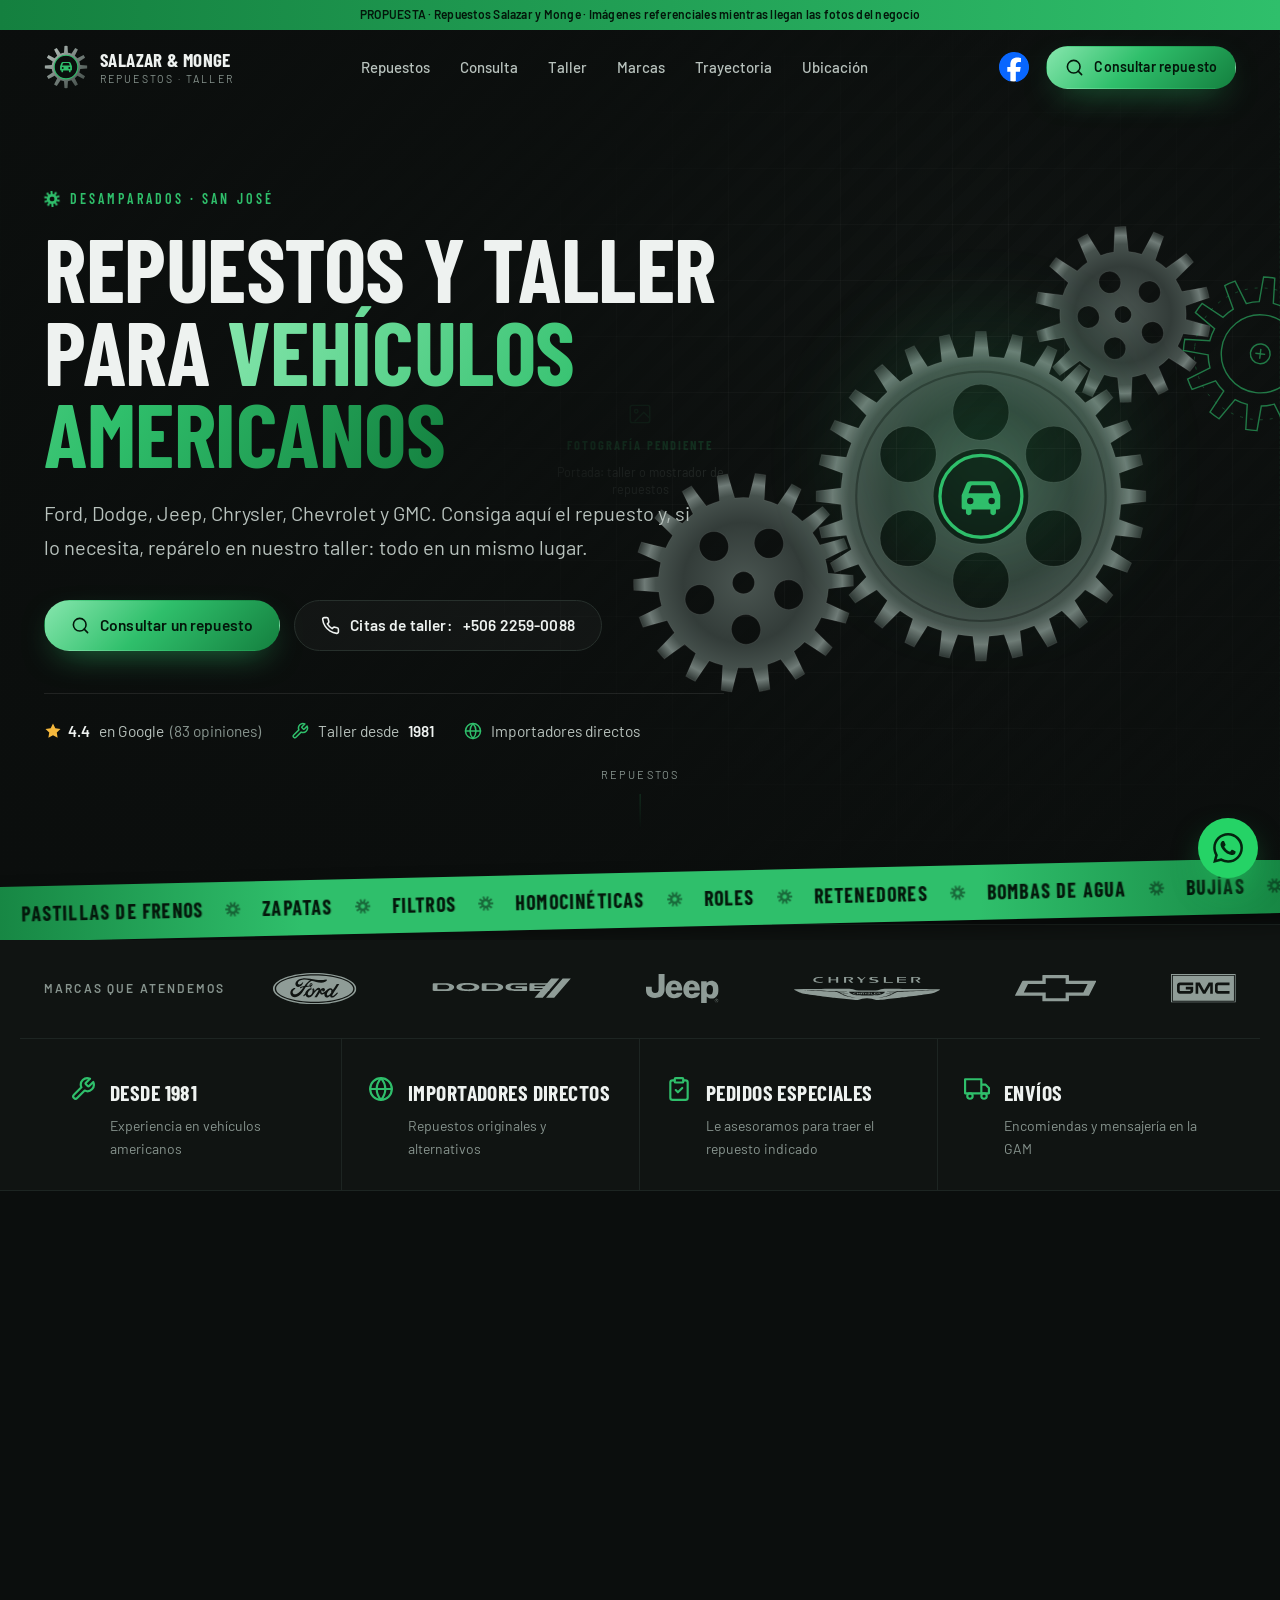
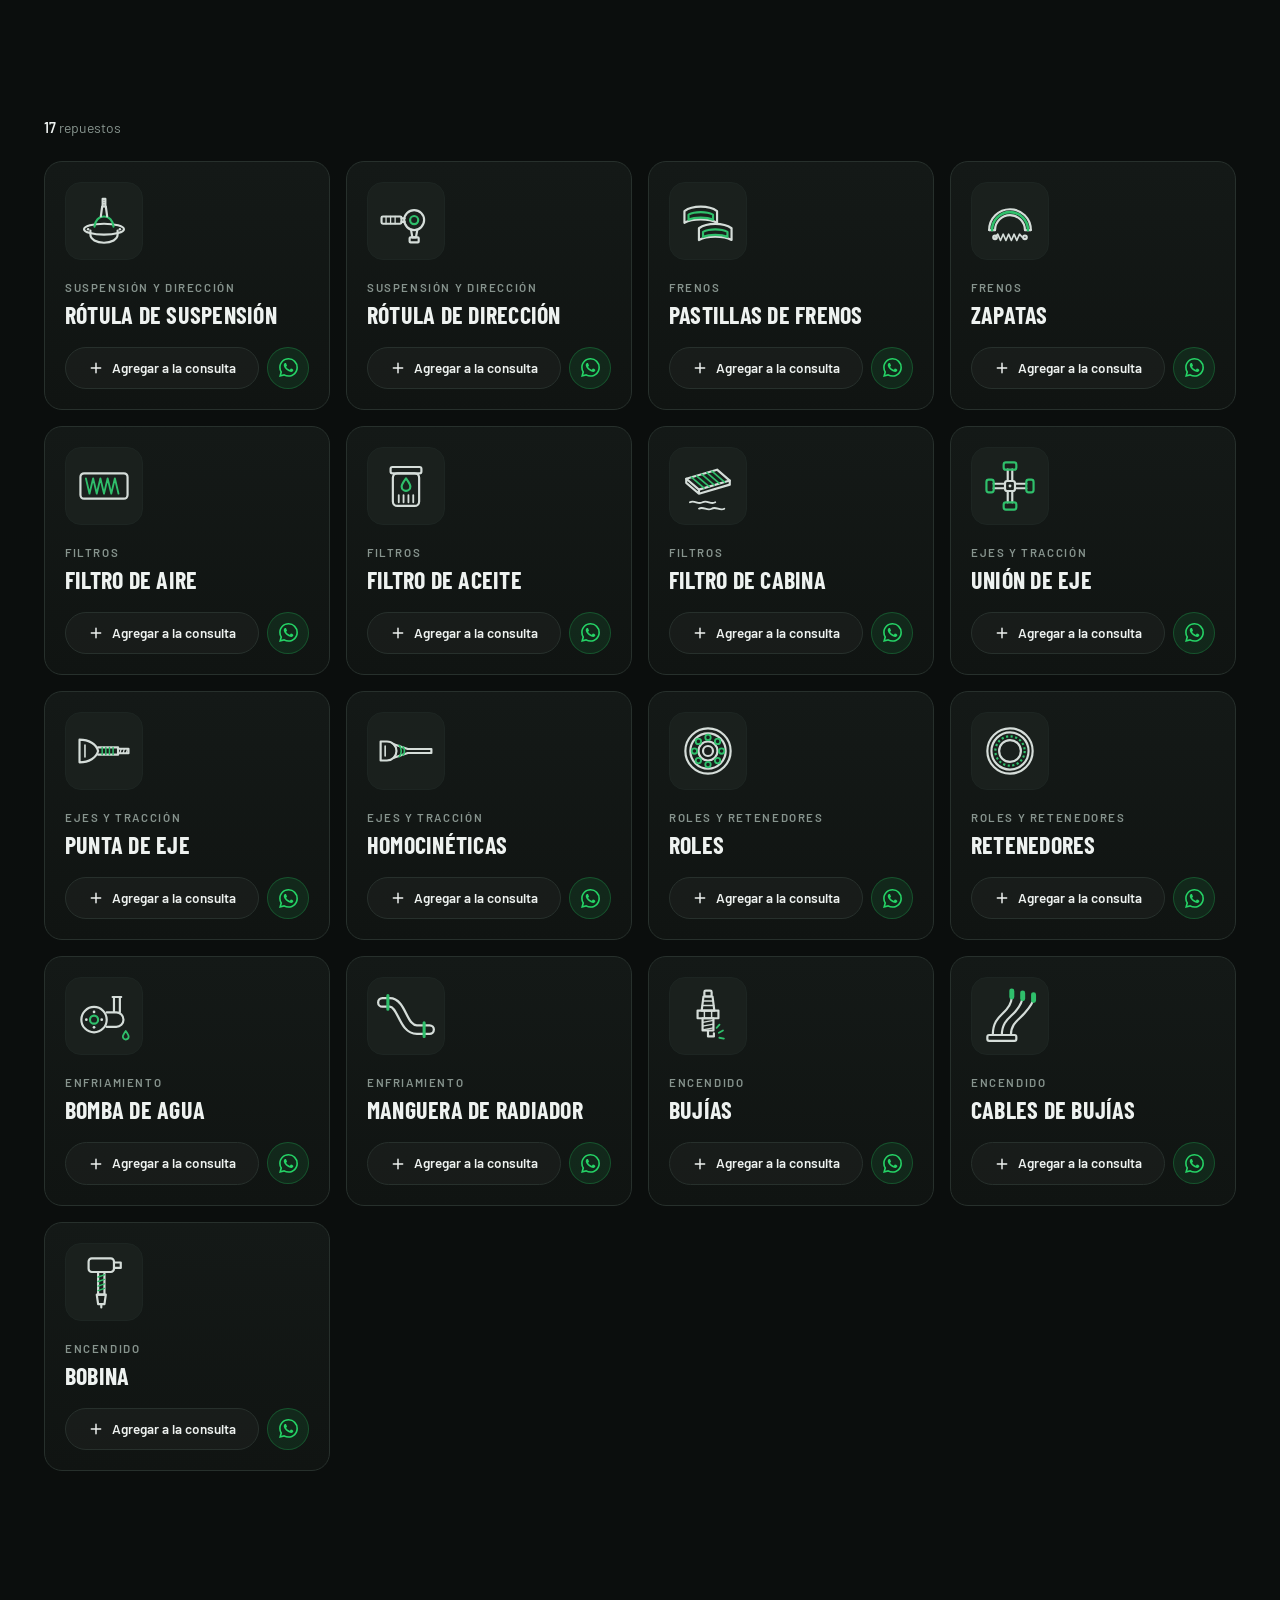
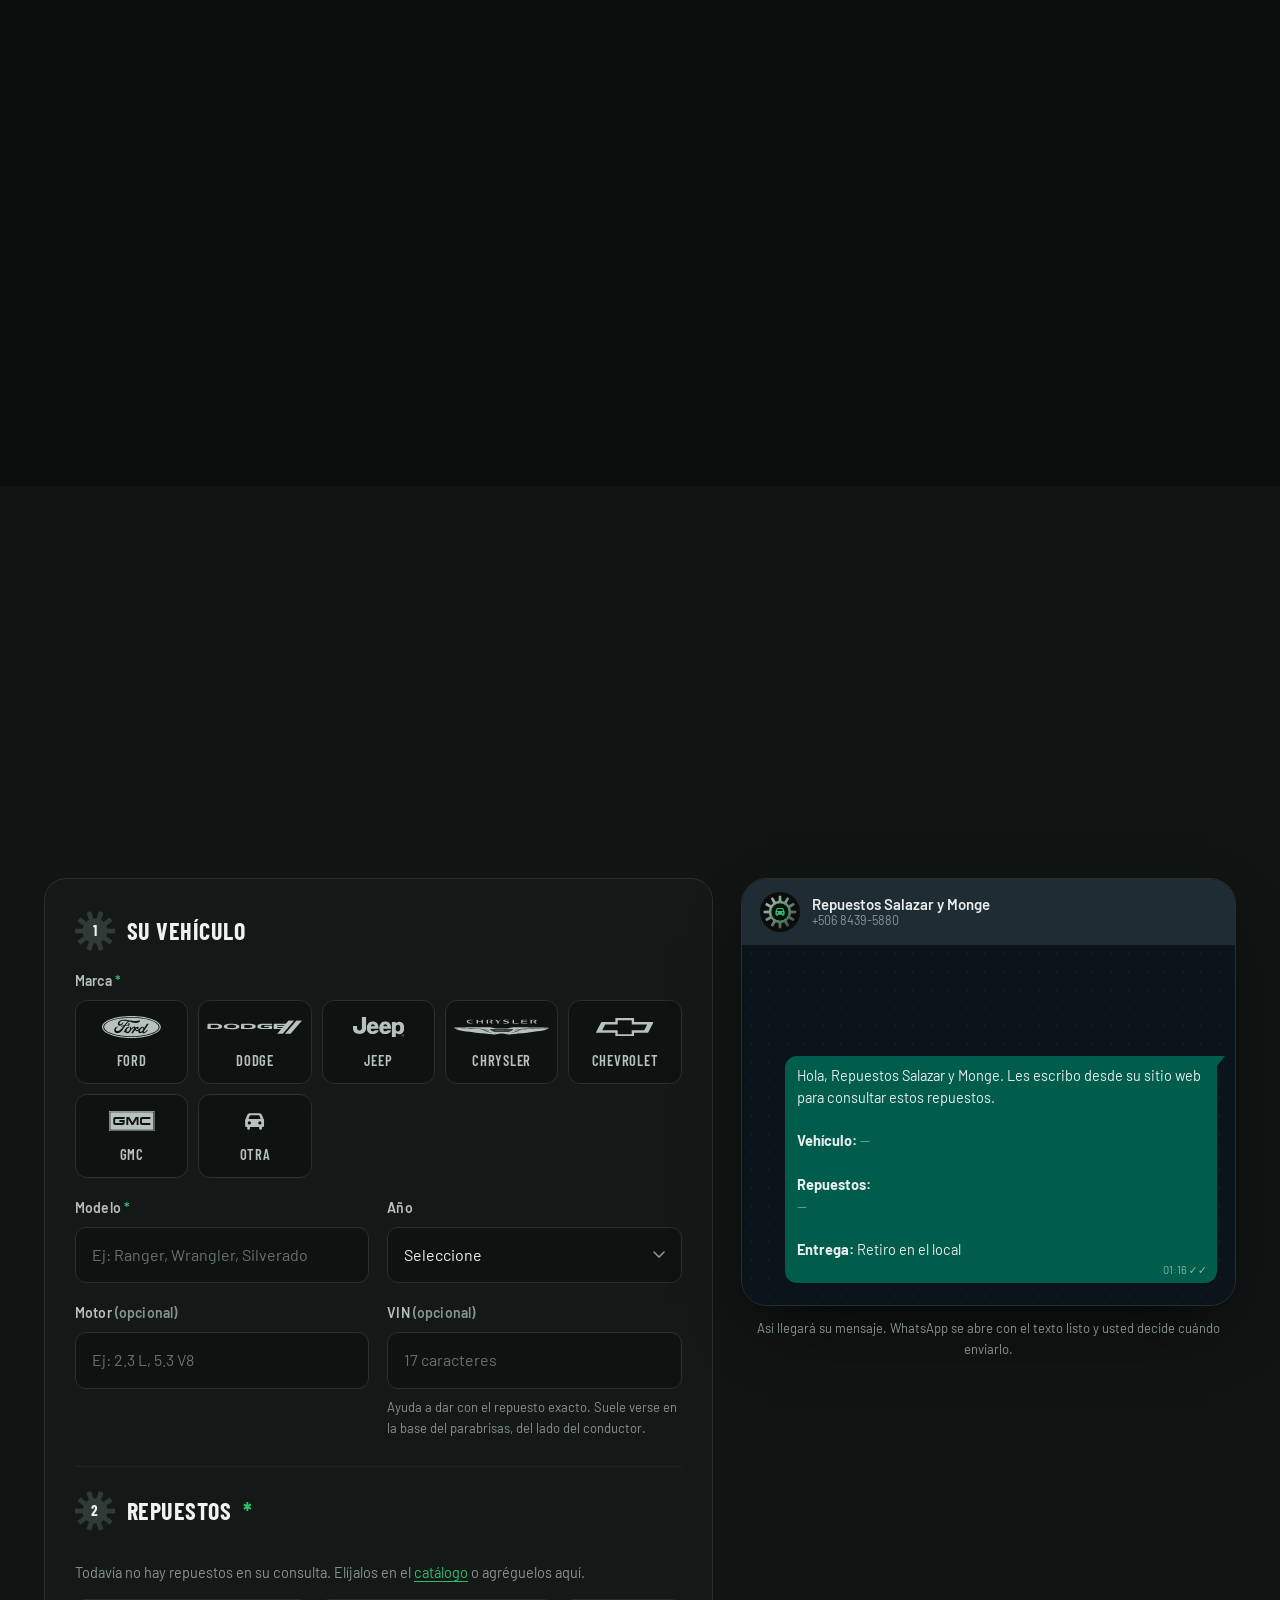
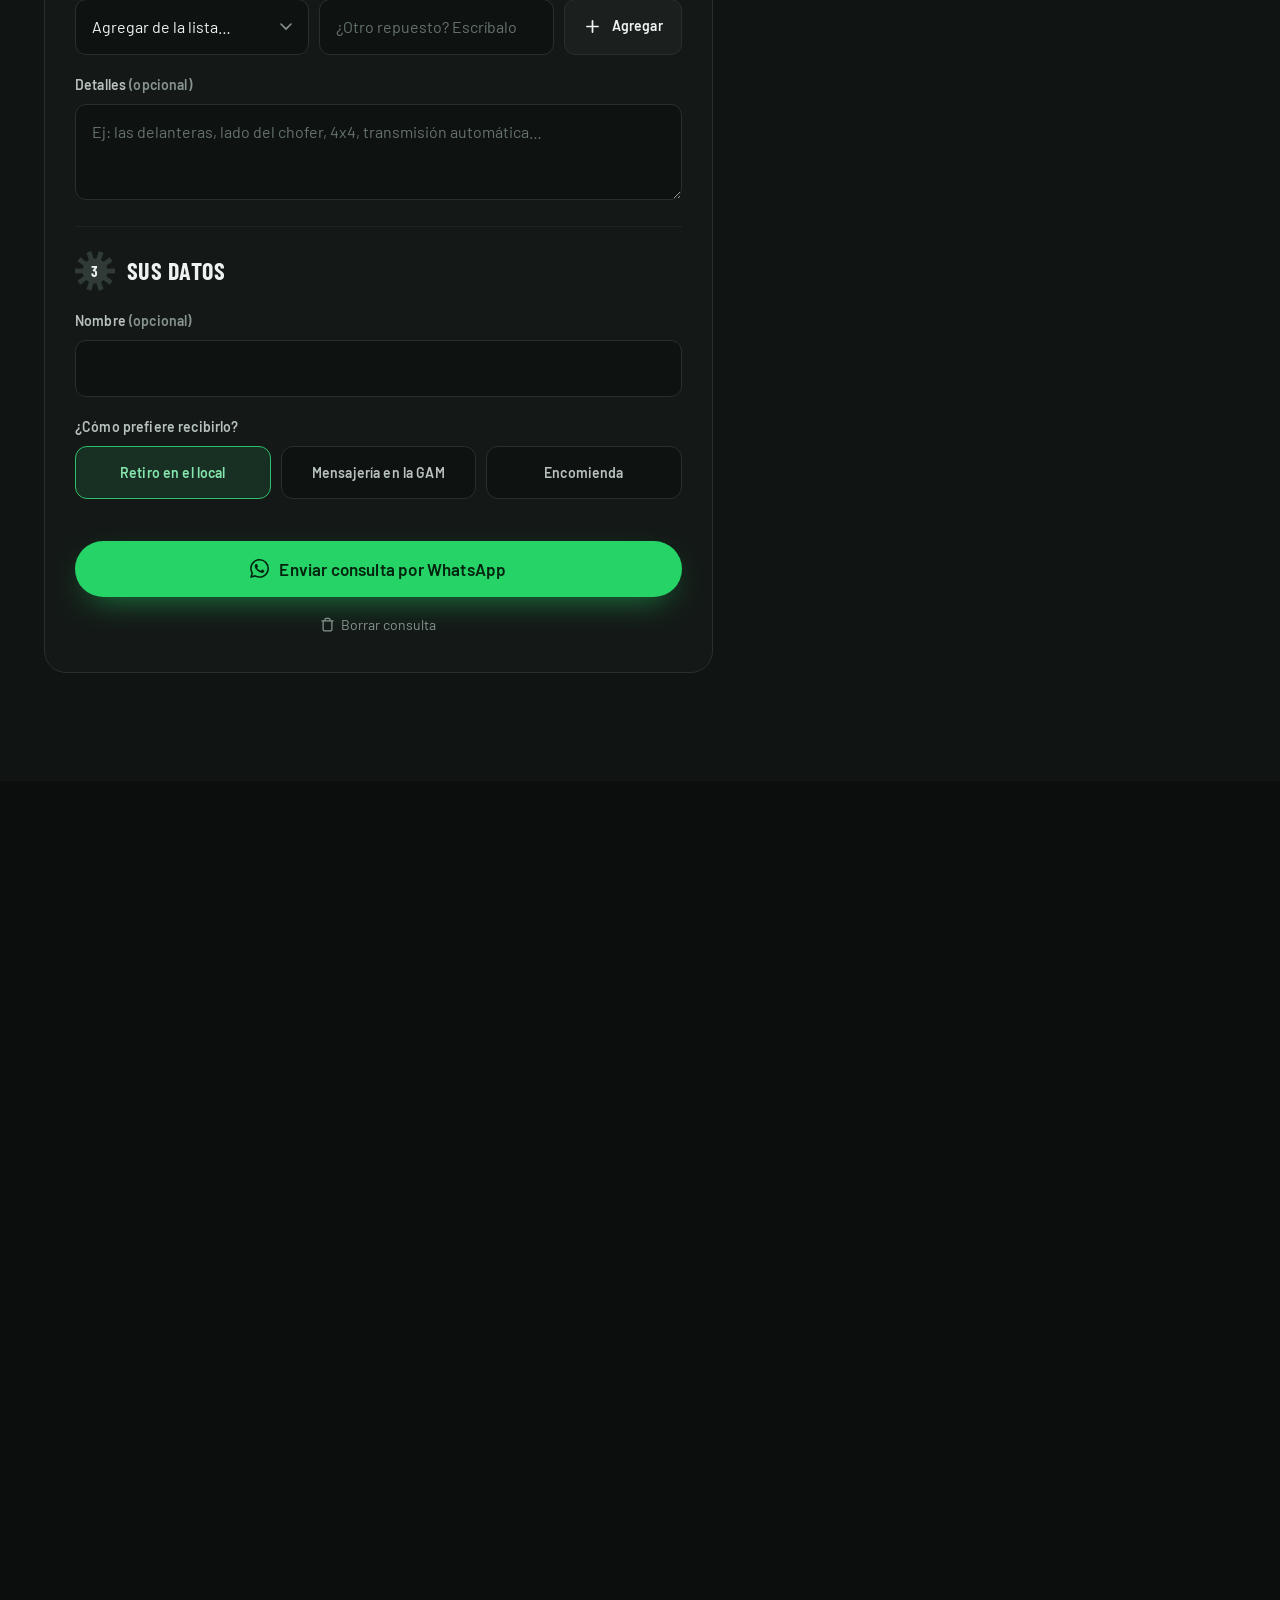
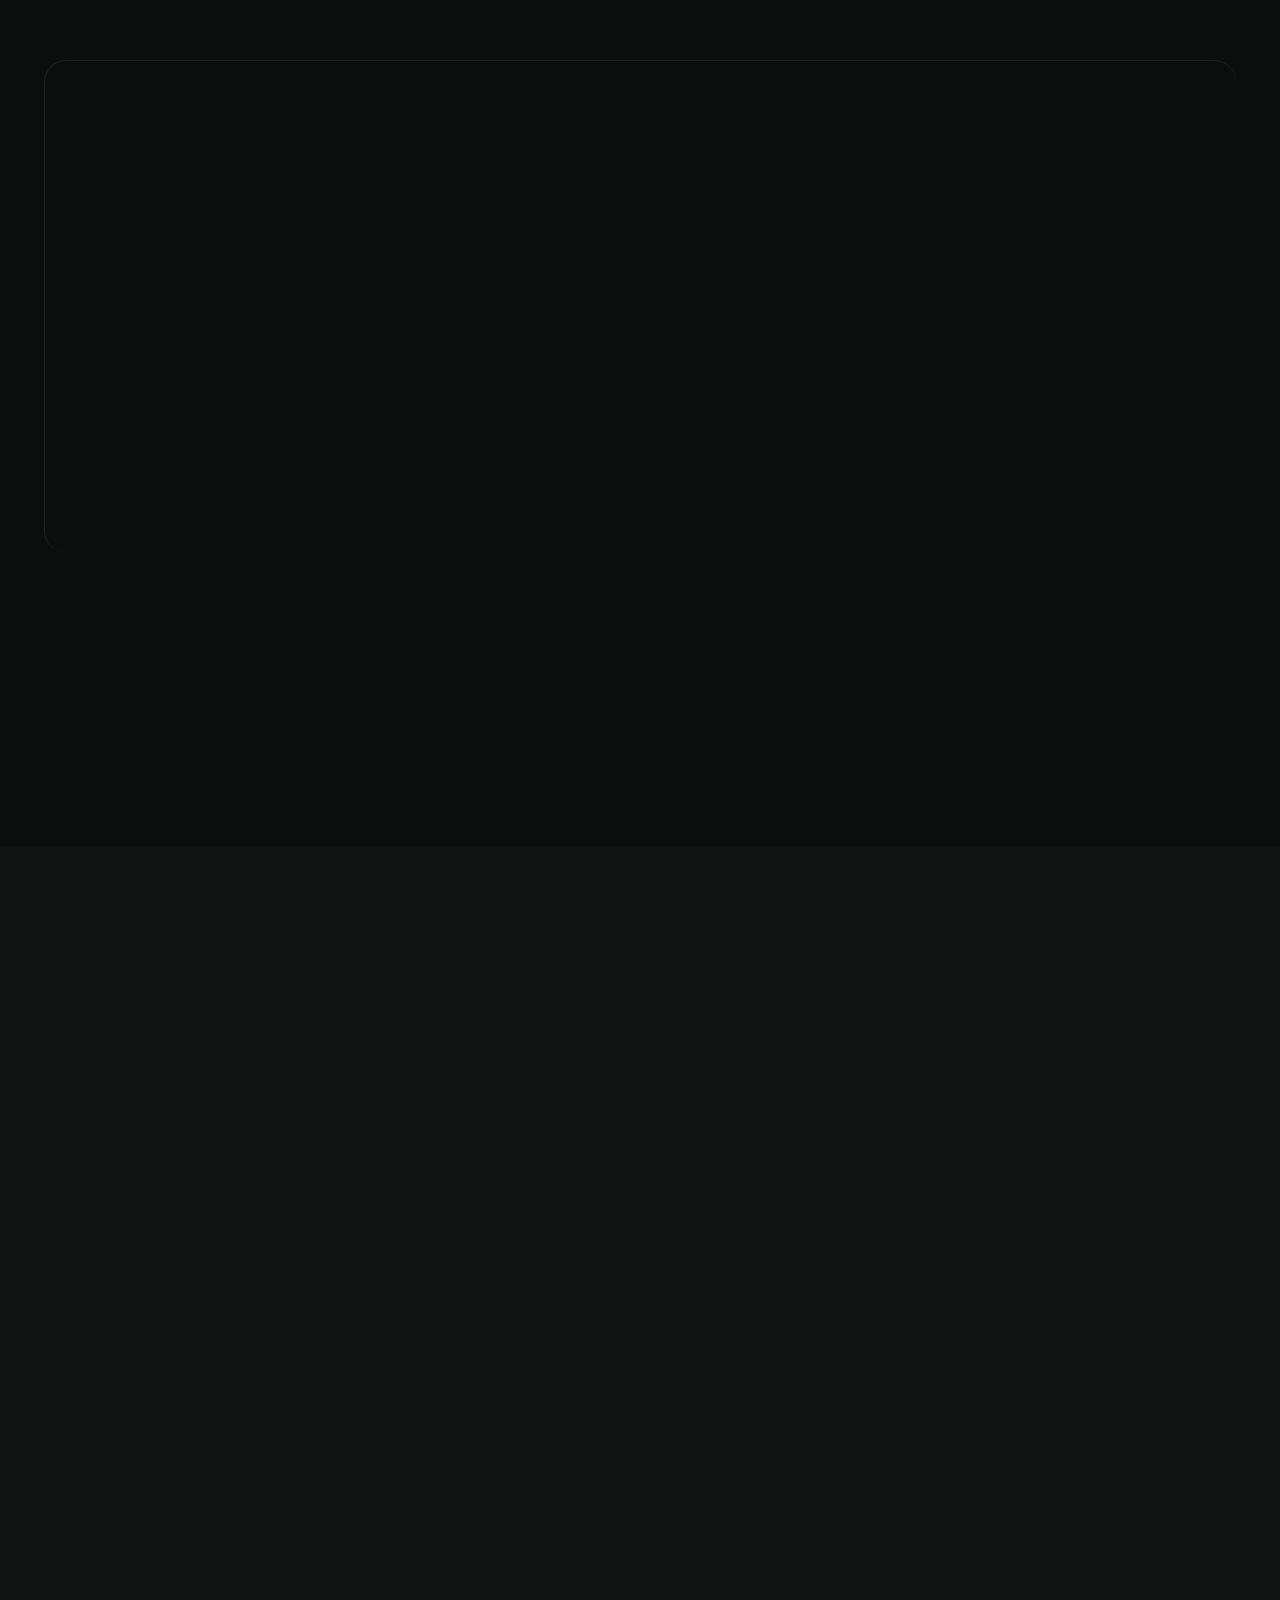
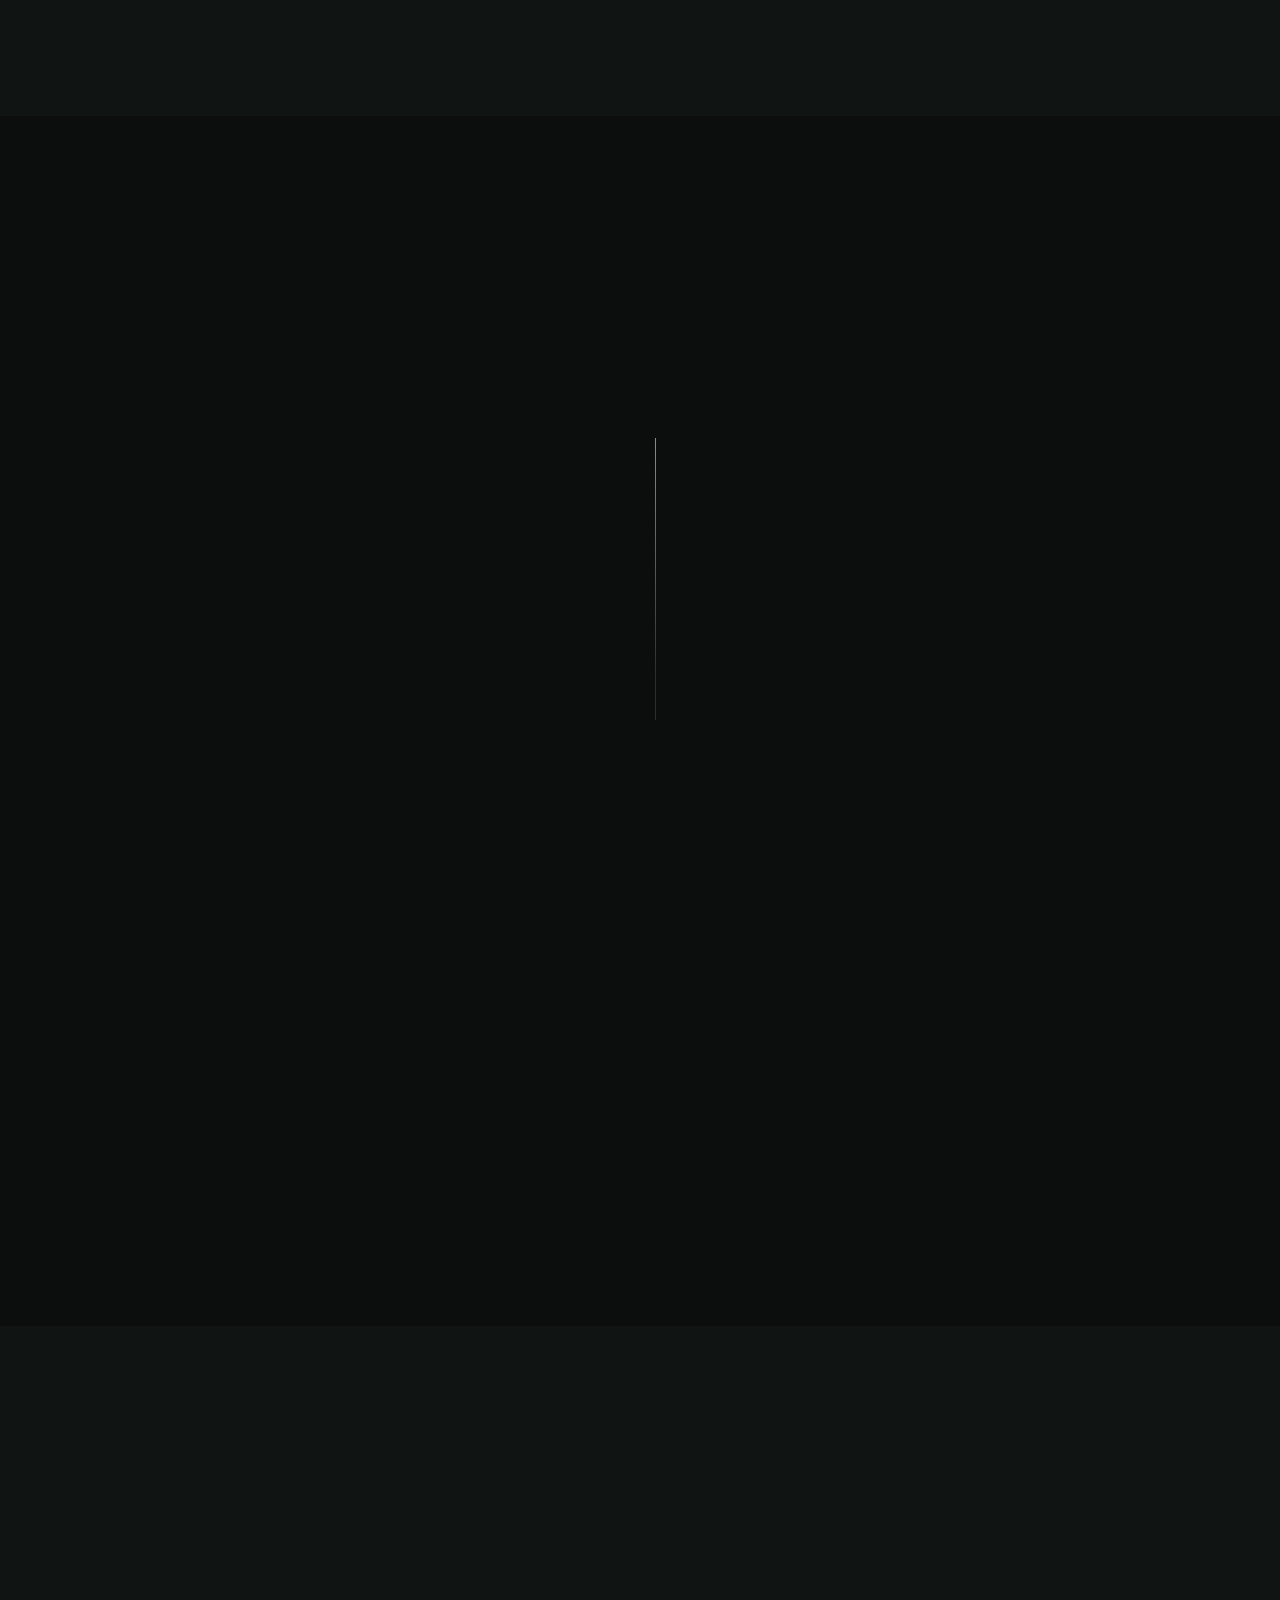
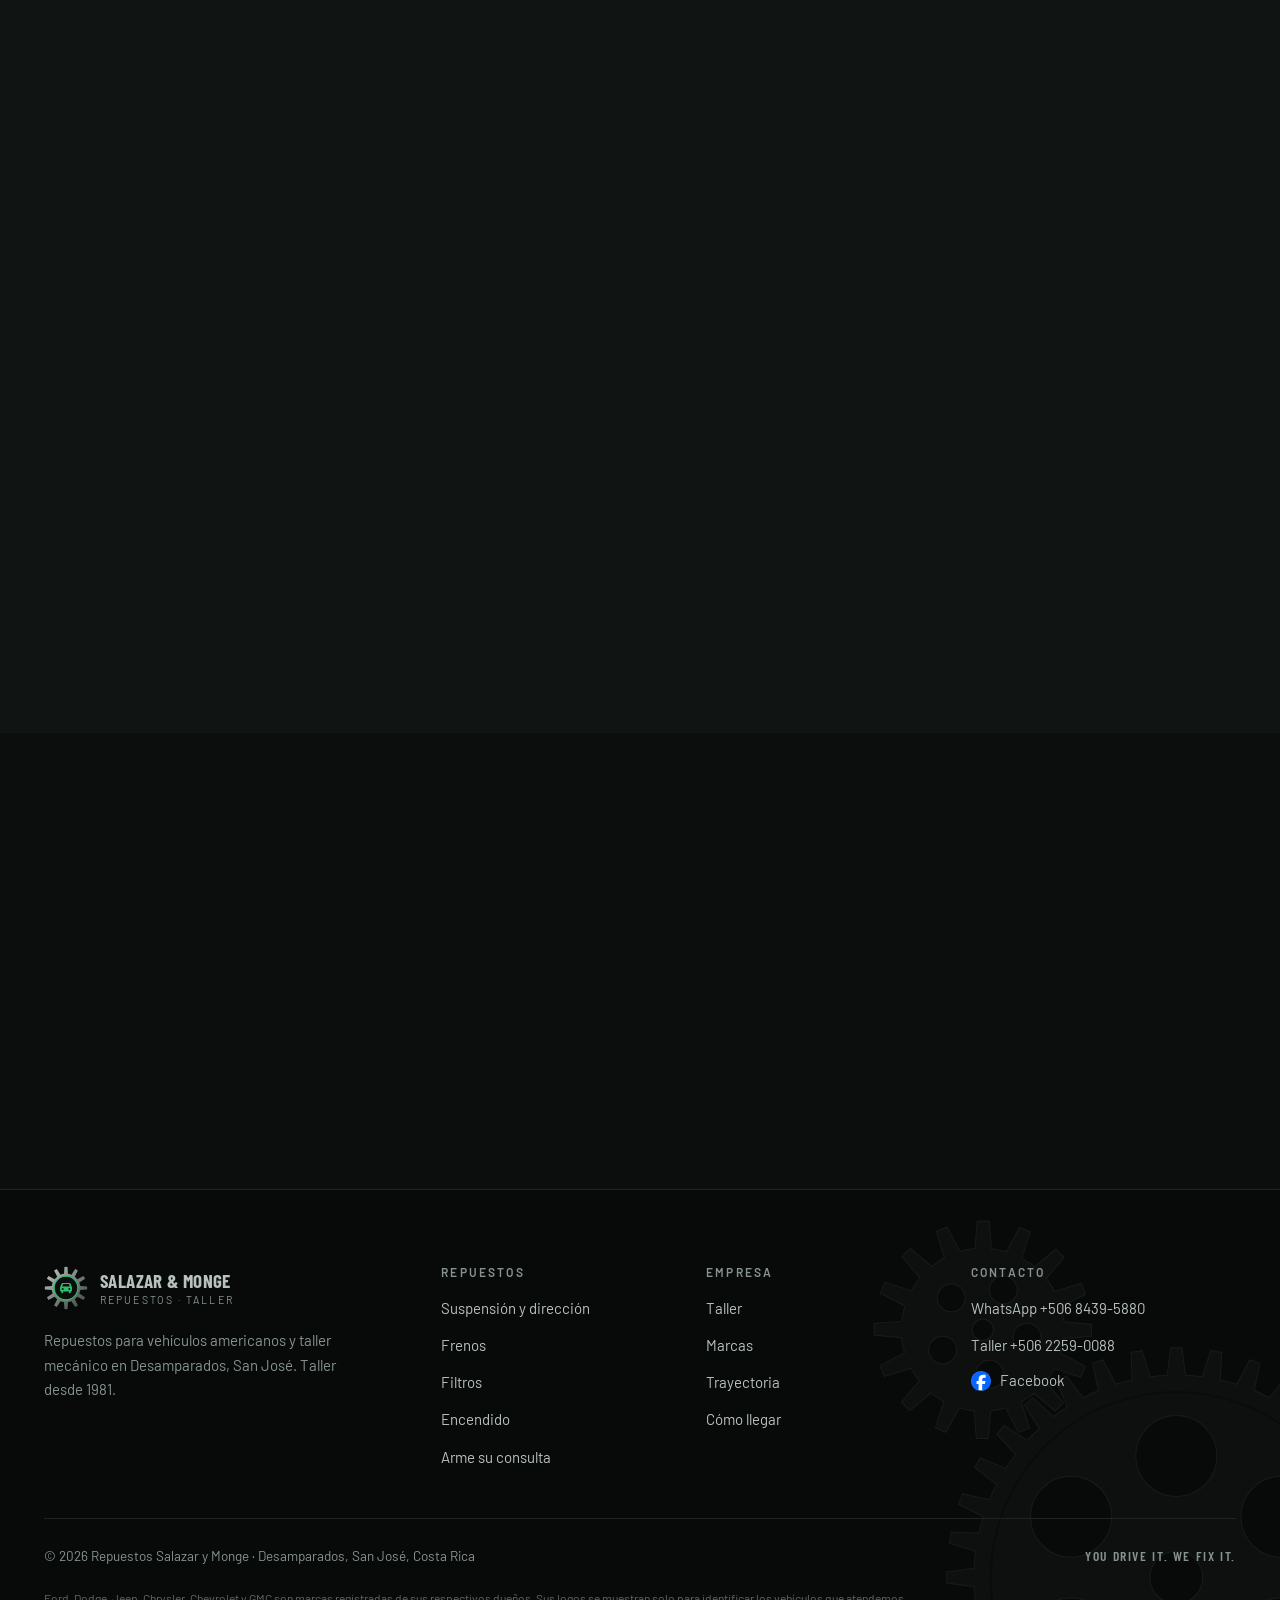
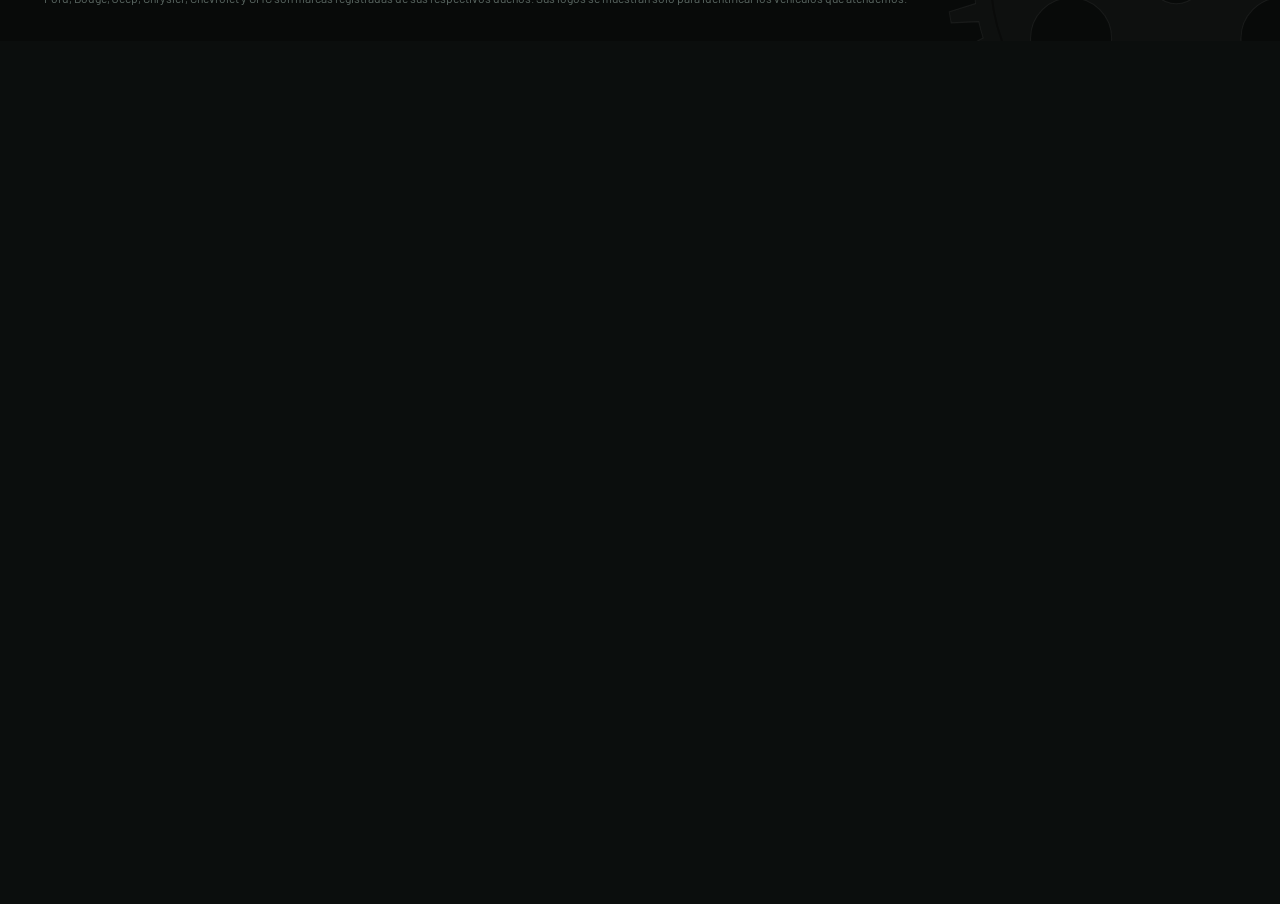
==== index.html @ d6956c3a "Primer commit: Repuestos Salazar y Monge — sitio web estático" ====
<!doctype html>
<html lang="es-CR">
<head>
<meta charset="utf-8">
<meta name="viewport" content="width=device-width, initial-scale=1">
<meta name="robots" content="noindex,nofollow">
<title>Repuestos Salazar y Monge — Propuesta</title>
<meta http-equiv="refresh" content="0; url=amedida/index.html">
<link rel="icon" href="amedida/img/favicon.svg" type="image/svg+xml">
<style>body{margin:0;min-height:100vh;display:grid;place-items:center;background:#0b0e0d;color:#b8c2bd;font:16px system-ui,sans-serif}a{color:#2fbf6b}</style>
</head>
<body>
<p>Abriendo la propuesta… Si no avanza, <a href="amedida/index.html">entre aquí</a>.</p>
</body>
</html>
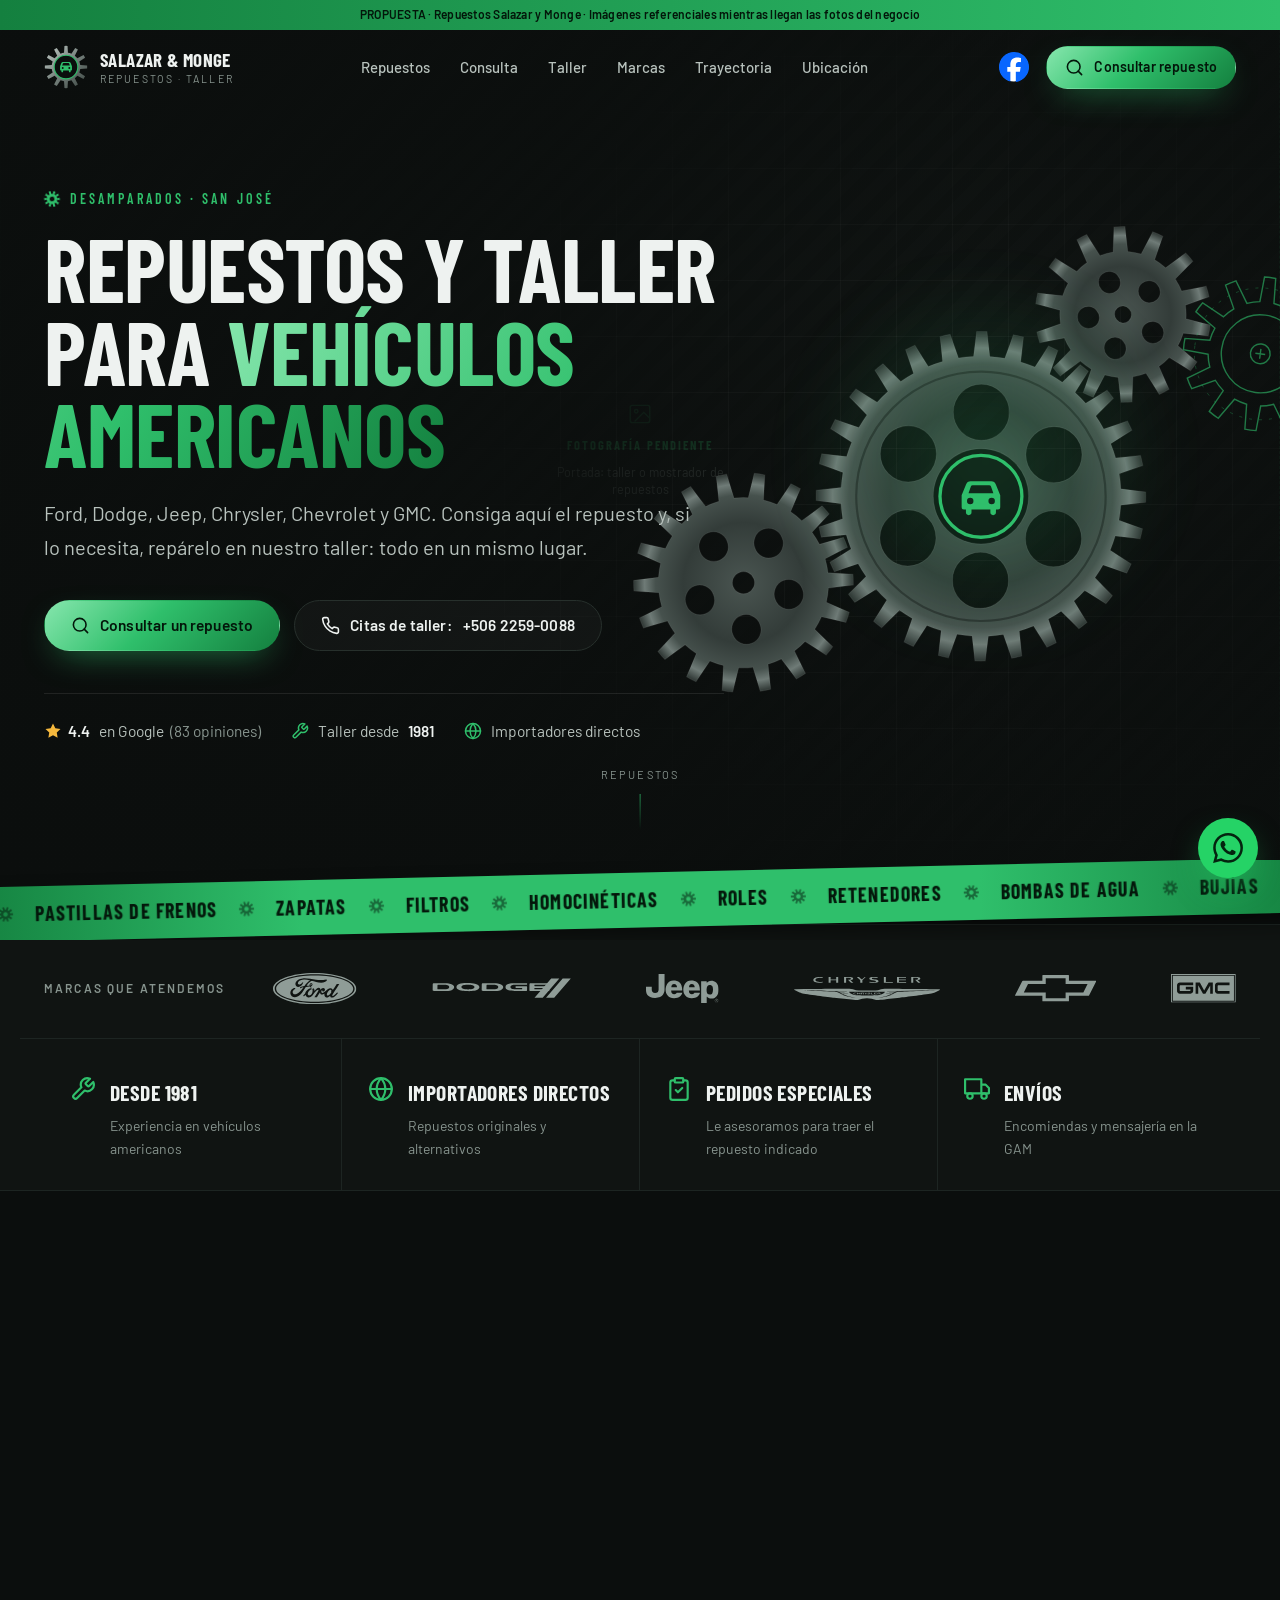
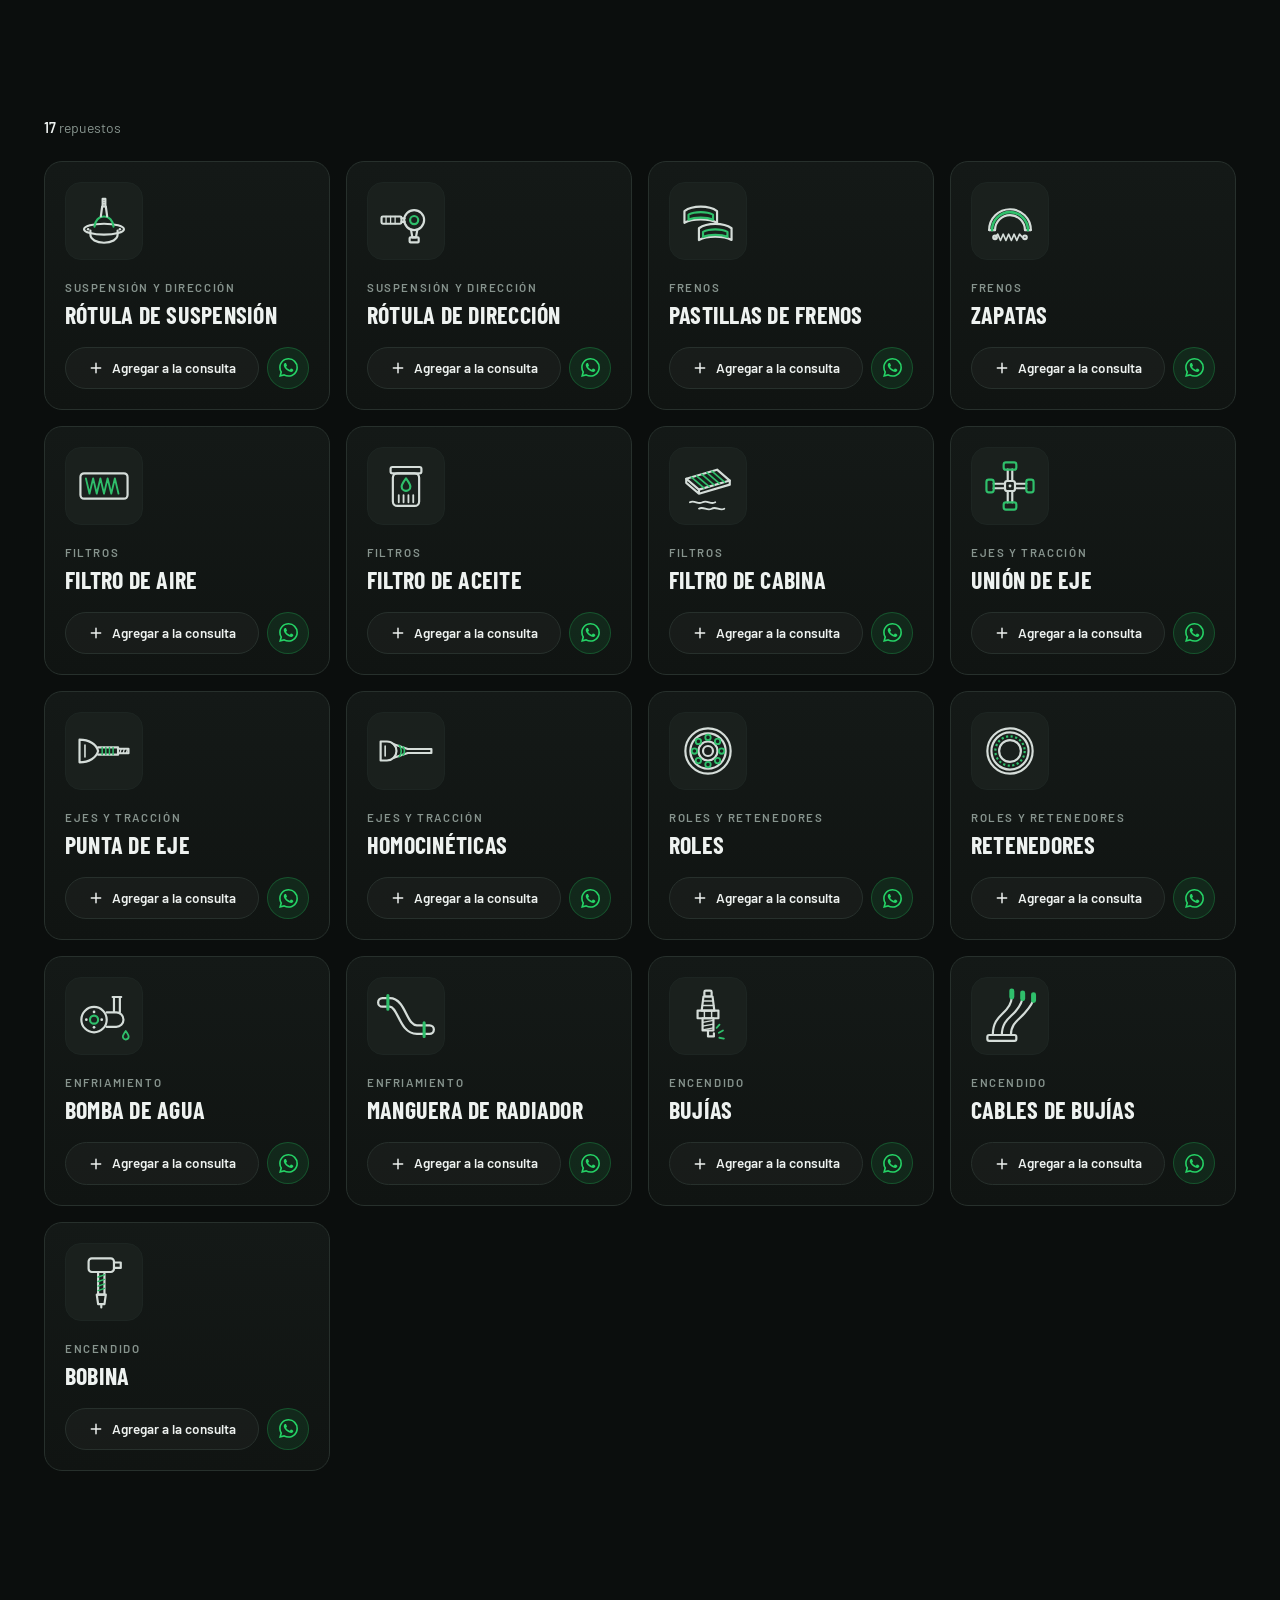
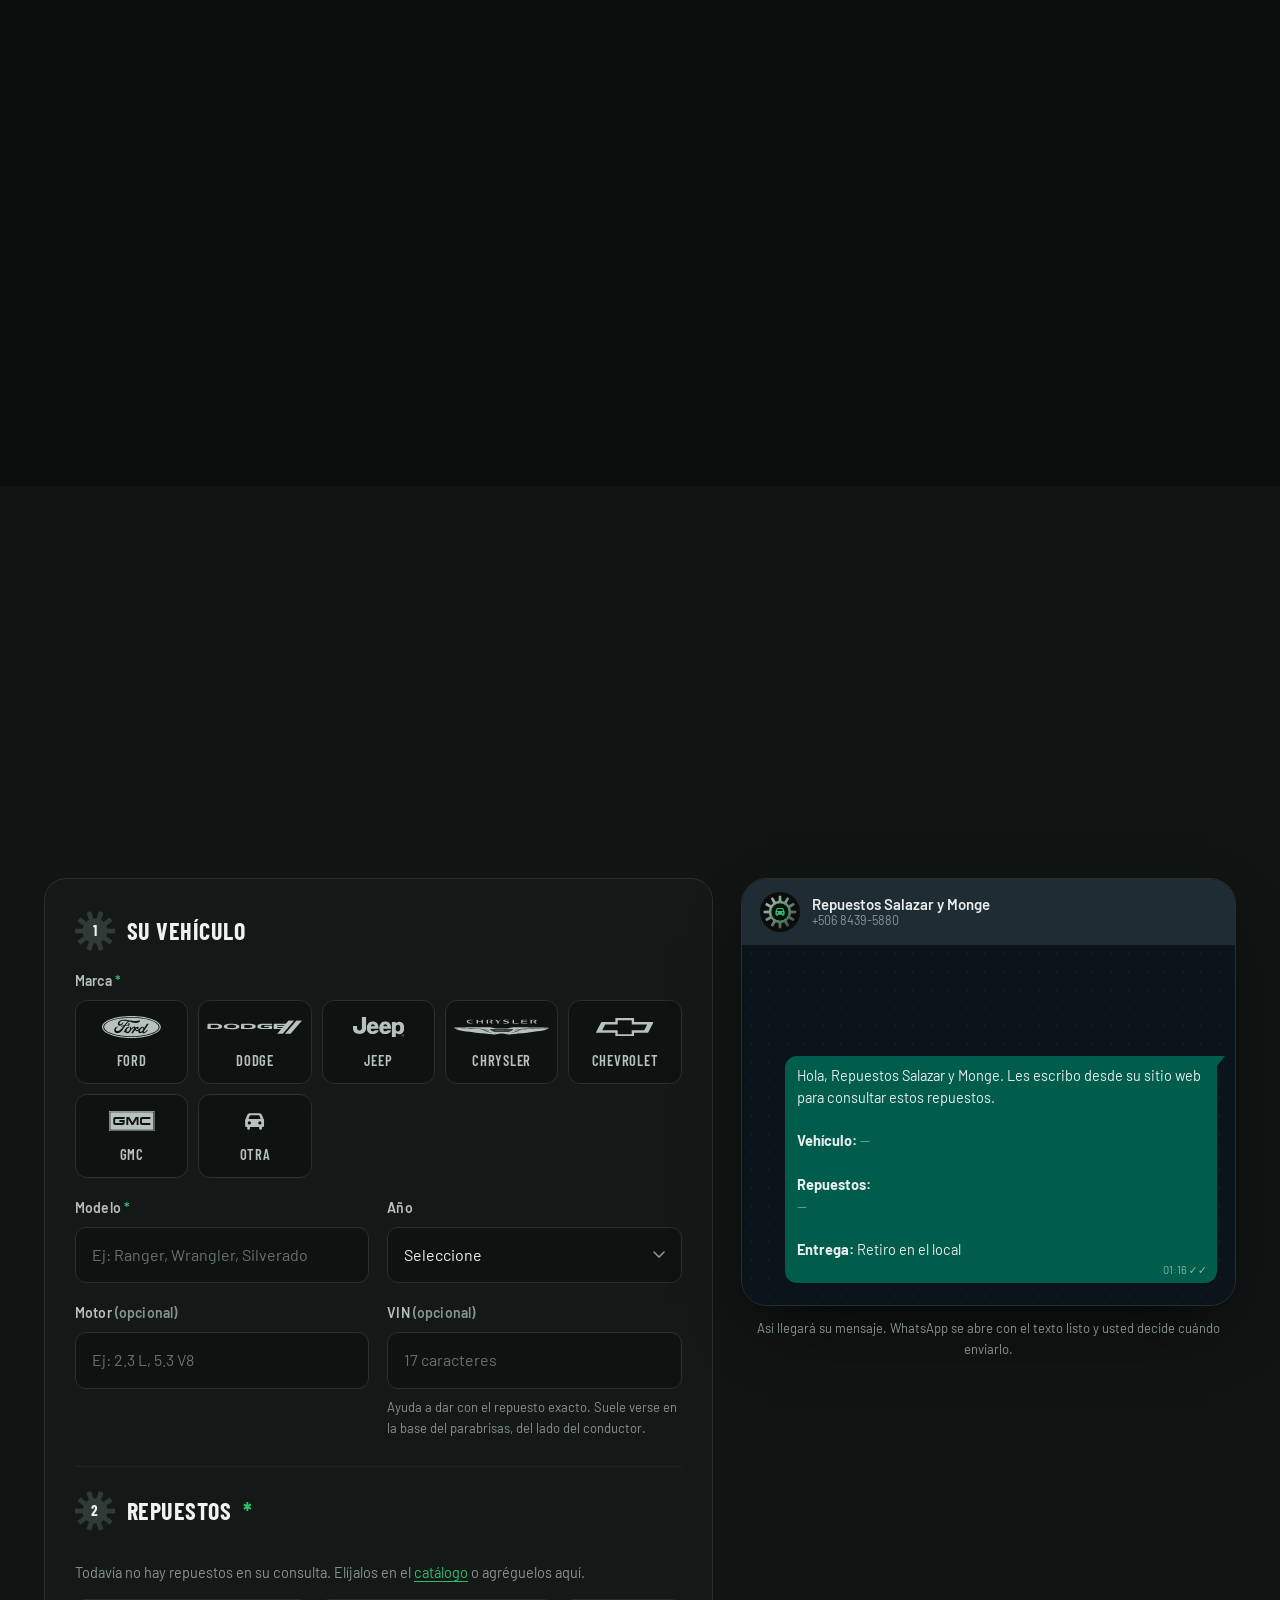
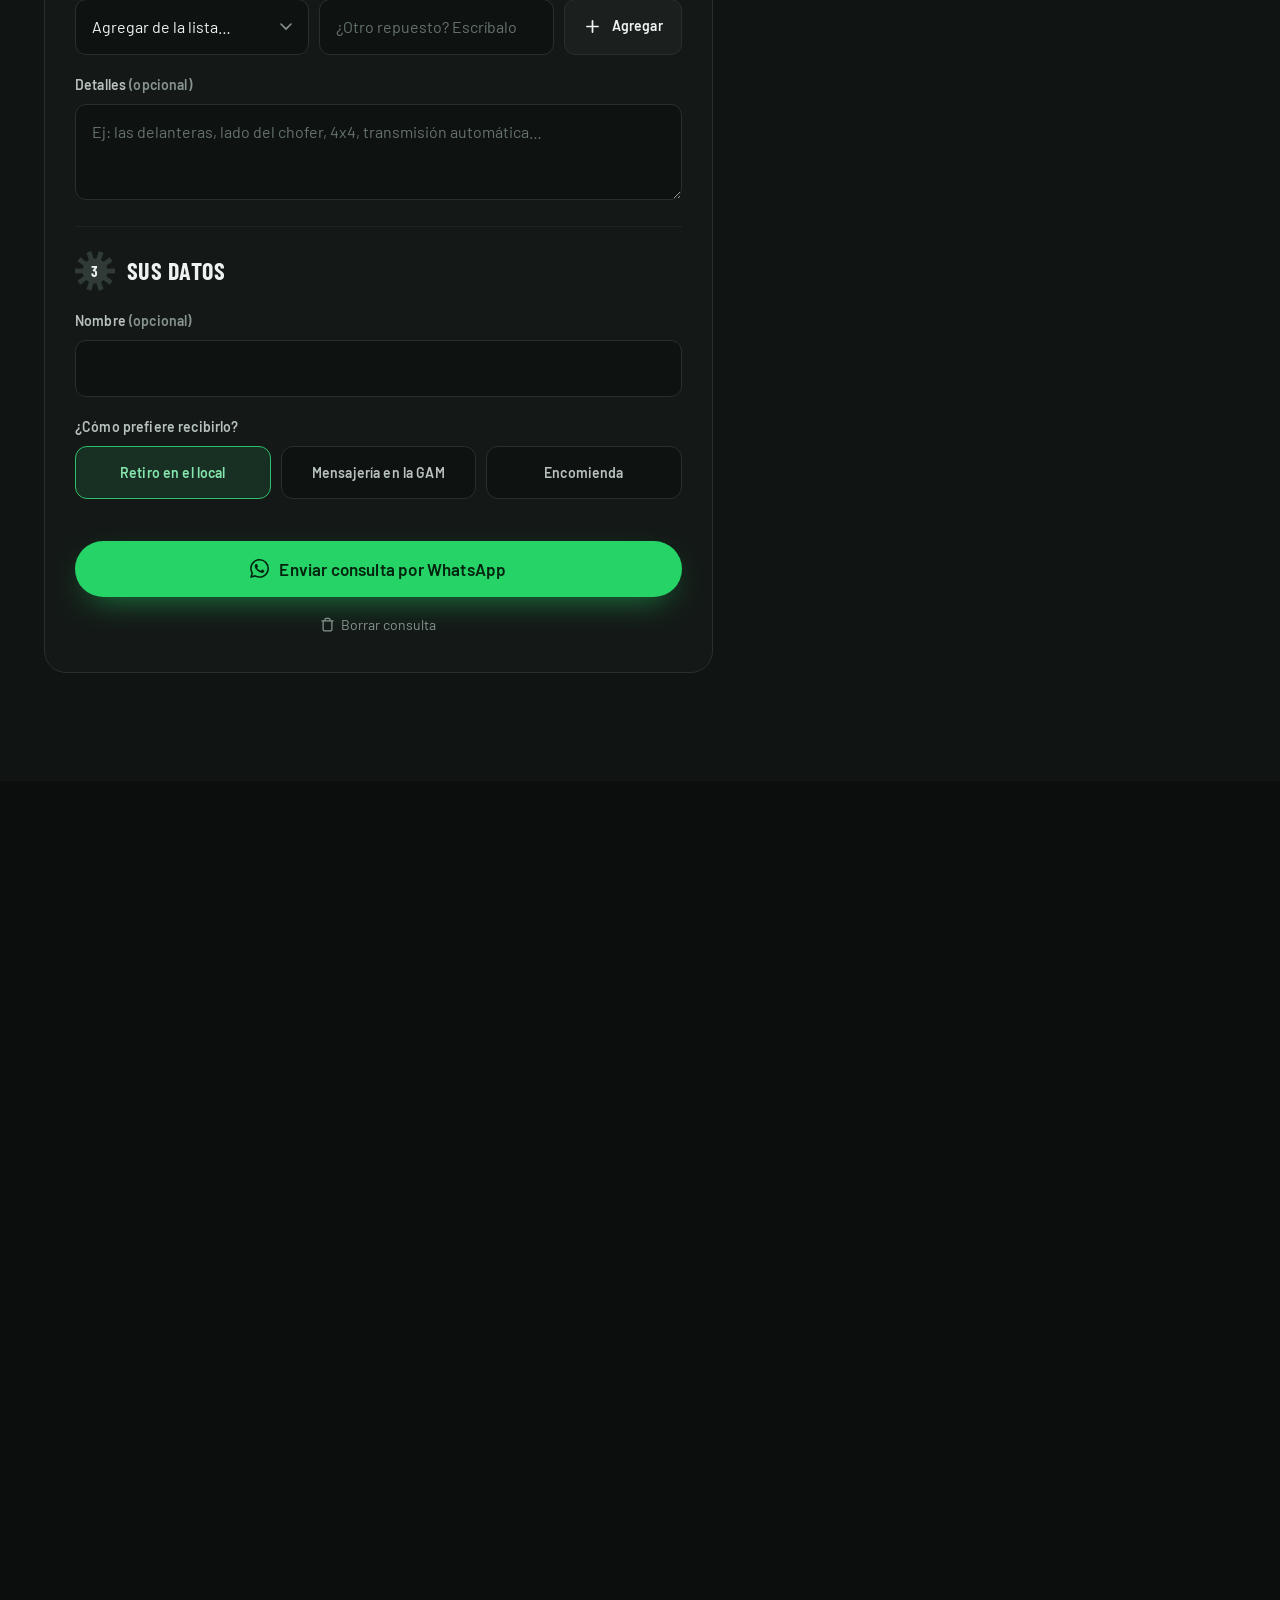
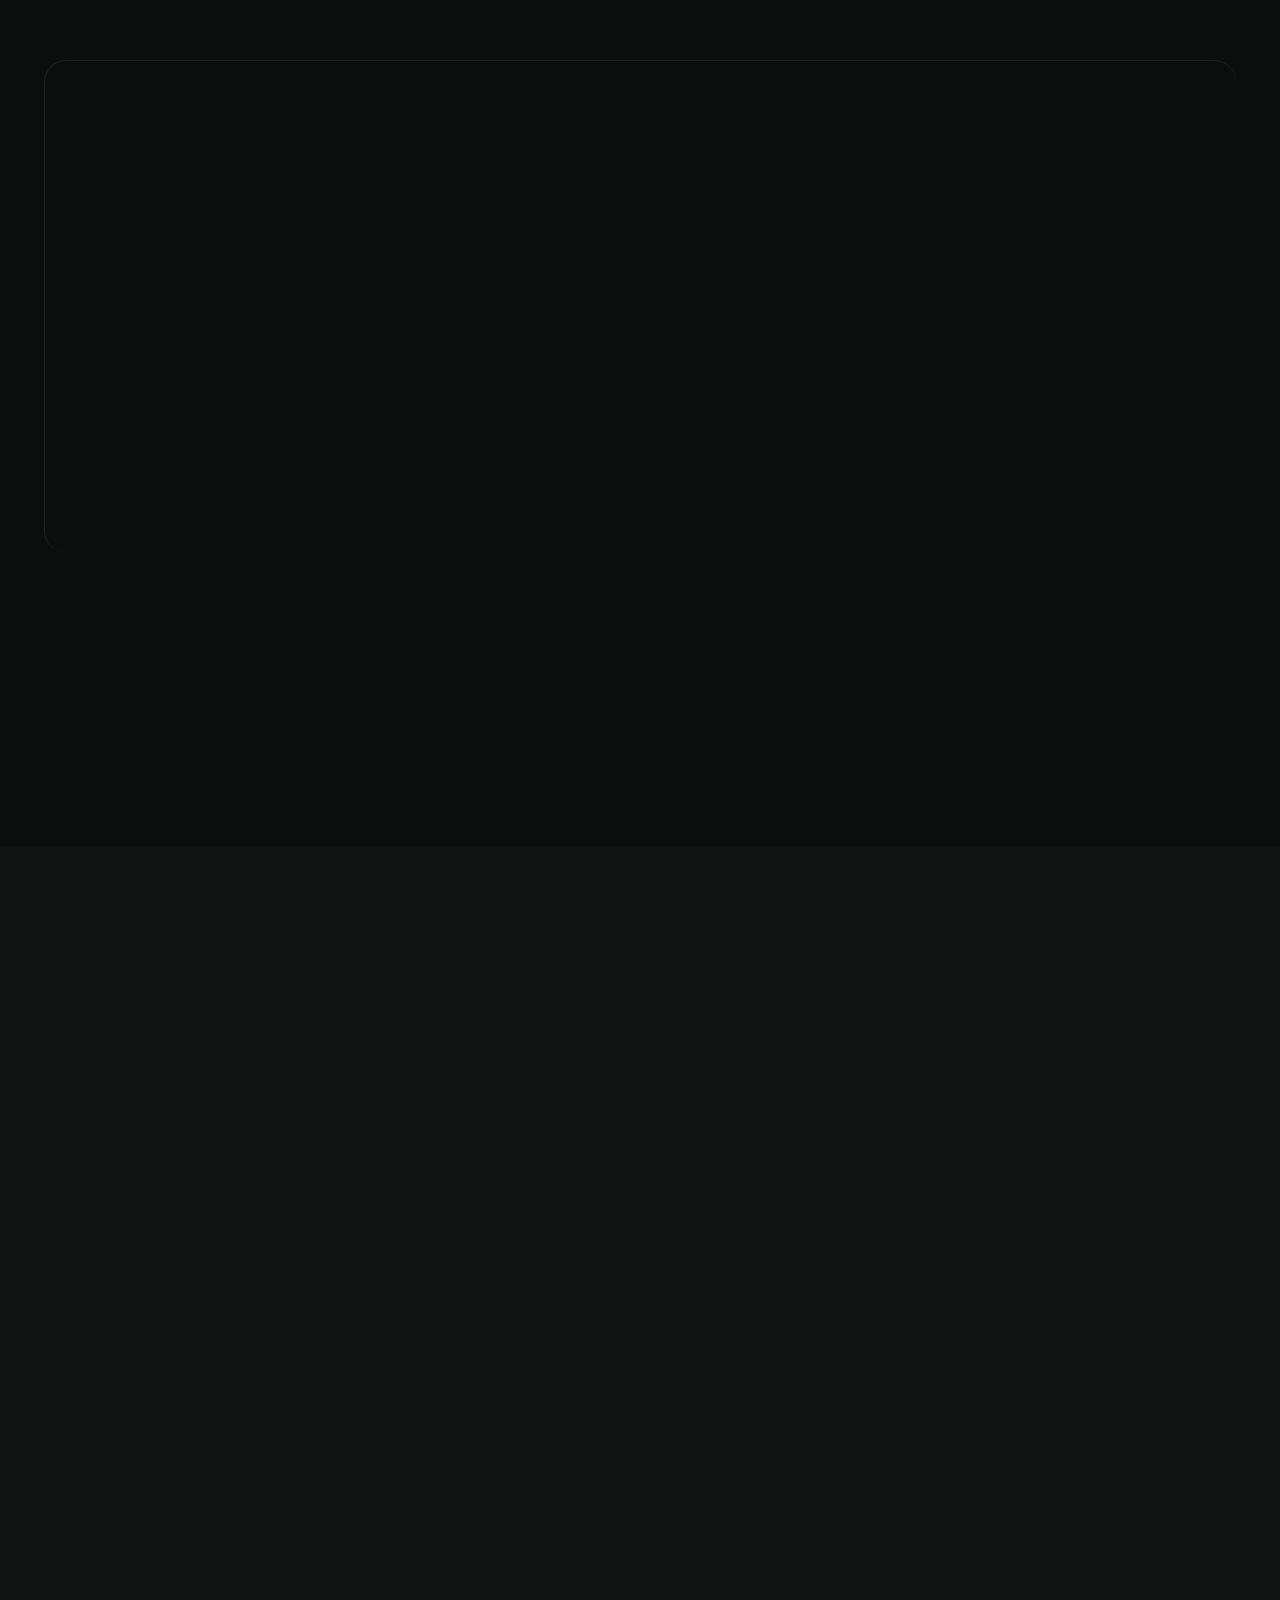
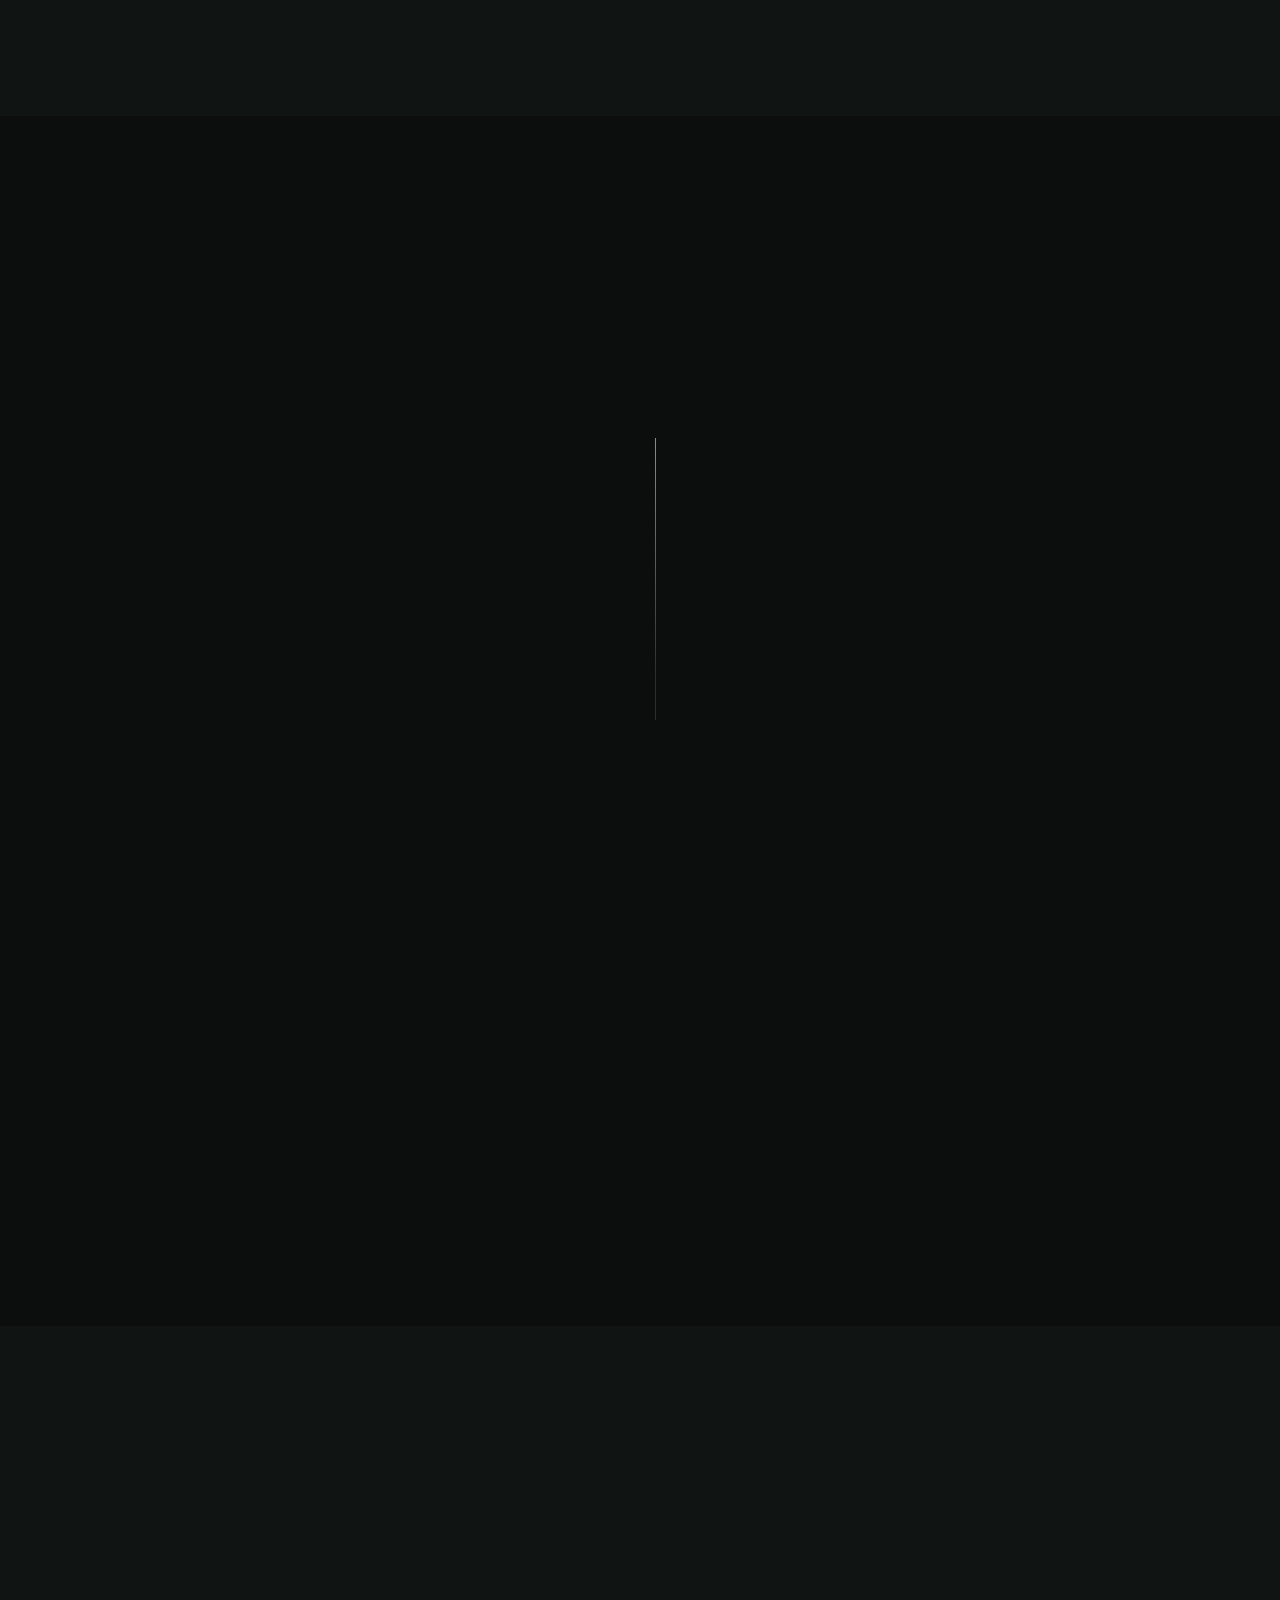
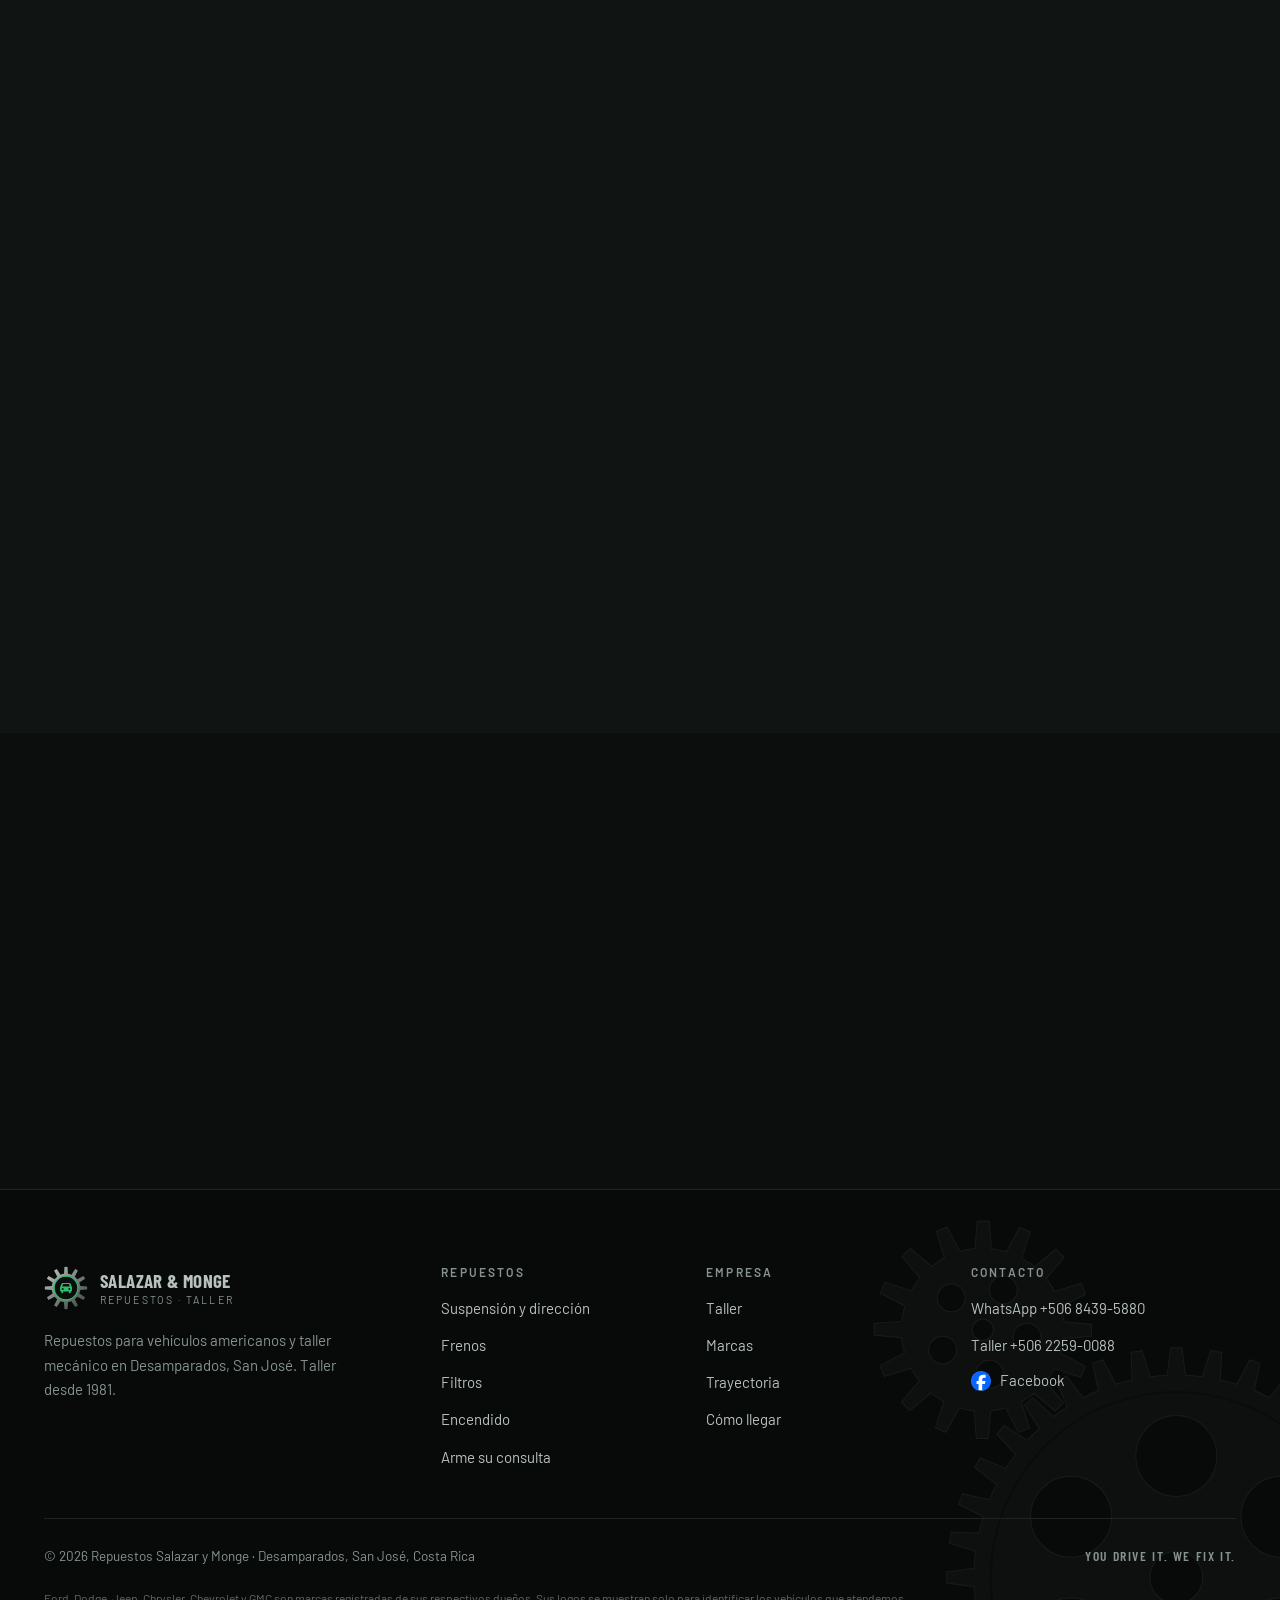
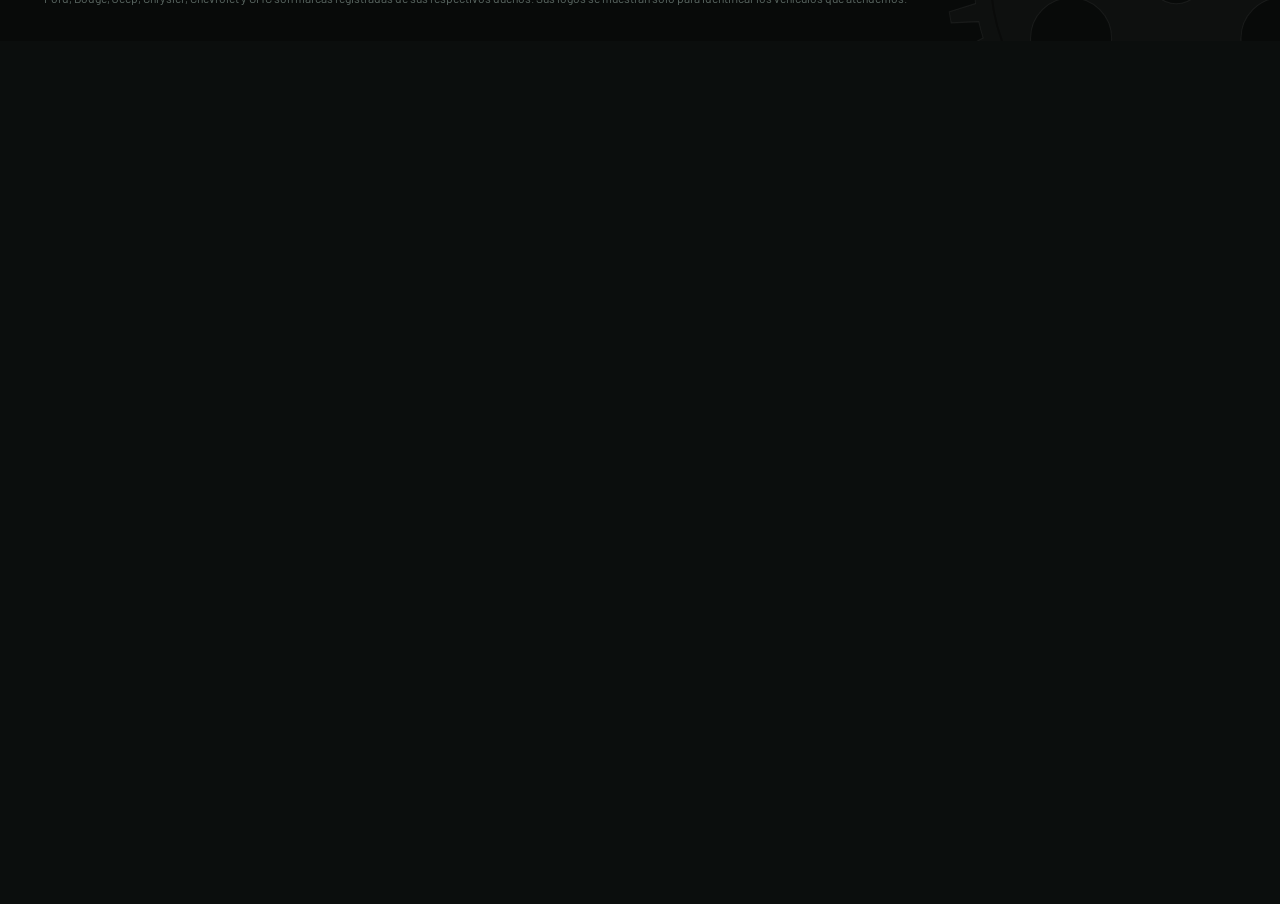
==== commit 8e0c8268: "Respaldo antes de migrar" ====
--- a/index.html
+++ b/index.html
@@ -5,11 +5,11 @@
 <meta name="viewport" content="width=device-width, initial-scale=1">
 <meta name="robots" content="noindex,nofollow">
 <title>Repuestos Salazar y Monge — Propuesta</title>
-<meta http-equiv="refresh" content="0; url=amedida/index.html">
+<meta http-equiv="refresh" content="0; url=amedida/">
 <link rel="icon" href="amedida/img/favicon.svg" type="image/svg+xml">
 <style>body{margin:0;min-height:100vh;display:grid;place-items:center;background:#0b0e0d;color:#b8c2bd;font:16px system-ui,sans-serif}a{color:#2fbf6b}</style>
 </head>
 <body>
-<p>Abriendo la propuesta… Si no avanza, <a href="amedida/index.html">entre aquí</a>.</p>
+<p>Abriendo la propuesta… Si no avanza, <a href="amedida/">entre aquí</a>.</p>
 </body>
 </html>
